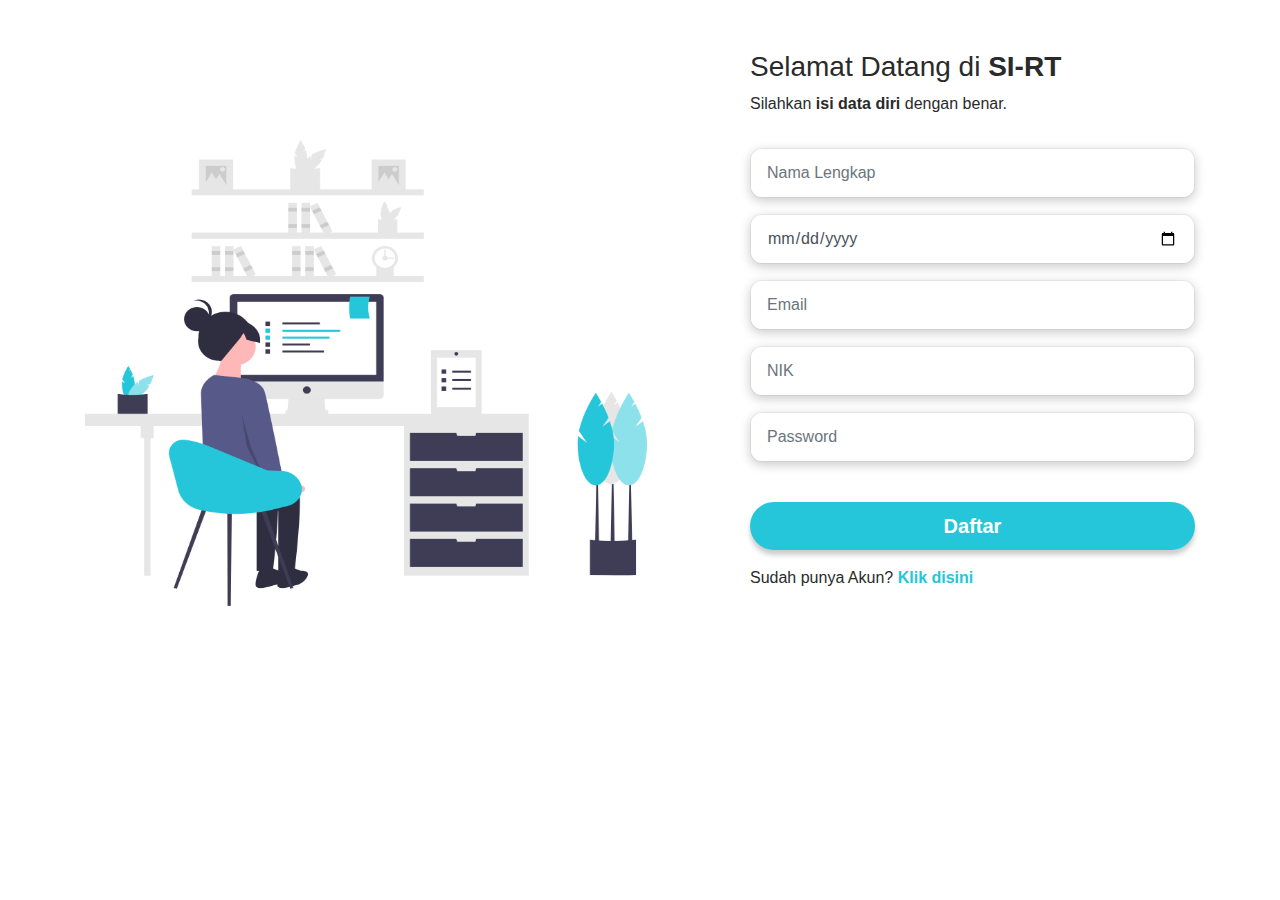
==== regist-page.html @ c75ed2ce "login regist dan home page" ====
<!DOCTYPE html>
<html lang="en">

<head>
   <meta charset="UTF-8">
   <meta name="viewport" content="width=device-width, initial-scale=1.0">
   <title>Registration Page</title>
   <!-- Bootstrap CSS -->
   <link rel="stylesheet" href="frontend/libraries/bootstrap/css/bootstrap.min.css">

   <!-- Custom CSS -->
   <link rel="stylesheet" href="frontend/css/main.css">
</head>

<body>
   <div class="container regist">
      <div class="row">
         <div class="col-md-6 align-self-end">
            <div class="image-regist d-none d-md-block">
               <img src="frontend/images/undraw_remotely_2j6y@2x.png" alt="">
            </div>
         </div>
         <div class="col-md-5 offset-md-1">
            <div class="left-side">
               <div class="left-side-header">
                  <h3>Selamat Datang di <span>SI-RT</span></h3>
                  <p>Silahkan <span>isi data diri</span> dengan benar.</p>
               </div>

               <div class="form-left-side mt-3 pt-3">
                  <form action="#" method="POST">
                     <div class="form-group">
                        <input class="form-control form-control-lg" type="text" placeholder="Nama Lengkap">
                     </div>
                     <div class="form-group">
                        <input class="form-control form-control-lg" type="date" placeholder="Tanggal Lahir">
                     </div>
                     <div class="form-group">
                        <input class="form-control form-control-lg" type="text" placeholder="Email">
                     </div>
                     <div class="form-group">
                        <input class="form-control form-control-lg" type="text" placeholder="NIK">
                     </div>
                     <div class="form-group">
                        <input class="form-control form-control-lg" type="password" placeholder="Password">
                     </div>

                     <div class="button-left-side mt-4 pt-3">
                        <button type="submit" class="btn btn-lg btn-block btn-daftar">Daftar</button>
                     </div>
                  </form>

                  <div class="text-bottom mt-3">
                     <p>Sudah punya Akun? <span> <a href="login-page.html">Klik disini</a></span></p>
                  </div>
               </div>

            </div>
         </div>
      </div>
   </div>

   <!-- Script -->
   <script src="frontend/libraries/jquery/jquery.min.js"></script>
   <script src="frontend/libraries/bootstrap/js/bootstrap.min.js"></script>
</body>

</html>
---- frontend/css/main.css ----
body {
  font-family: 'Nunito', sans-serif;
  color: #2A2A2A;
}

.login,
.regist {
  margin-top: 50px;
}

.image-login img,
.image-regist img {
  width: 562px;
  height: 466px;
}

.image-login {
  margin-top: 50px;
}

.left-side .left-side-header span {
  font-weight: bold;
}

.left-side form input[type="text"],
.left-side form input[type="date"],
.left-side form input[type="password"] {
  border: solid 1px rgba(112, 112, 112, 0.09);
  -webkit-box-shadow: rgba(0, 0, 0, 0.2) 0px 3px 11px;
          box-shadow: rgba(0, 0, 0, 0.2) 0px 3px 11px;
  border-radius: 12px;
  font-size: 16px;
  height: 50px;
}

.left-side .btn-daftar,
.left-side .btn-login {
  background-color: #26C6DA;
  color: #FFFFFF;
  border-radius: 50px;
  font-weight: bold;
  font-size: 20px;
  -webkit-box-shadow: rgba(0, 0, 0, 0.2) 0px 5px 5px;
          box-shadow: rgba(0, 0, 0, 0.2) 0px 5px 5px;
}

.left-side .btn-daftar:hover,
.left-side .btn-login:hover {
  background-color: #1D8C9A;
}

.left-side .text-bottom span a {
  font-weight: bold;
  color: #26C6DA;
}

.section-header .navbar-brand {
  font-weight: bold;
  font-size: x-large;
}

.section-header .nav-link {
  margin-left: 15px;
  font-weight: bold;
  font-size: medium;
  color: #000;
}

.section-button a {
  font-weight: bold;
  font-size: medium;
}

.section-button .btn-daftar {
  font-weight: bold;
  font-size: medium;
  background-color: #26C6DA;
  color: #fff;
  border-radius: 78px;
  -webkit-box-shadow: rgba(0, 0, 0, 0.2) 0px 5px 5px;
          box-shadow: rgba(0, 0, 0, 0.2) 0px 5px 5px;
}

.section-button .btn-daftar:hover {
  background-color: #2DA1AF;
  color: #fff;
}

.section-background-header .section-title {
  margin-top: 70px;
}

.section-background-header h1 {
  font-weight: bold;
}

.section-background-header p {
  font-size: 18px;
}

.section-background-header .btn-get-started {
  background-color: #26C6DA;
  color: #fff;
  border-radius: 78px;
  font-weight: bold;
  -webkit-box-shadow: rgba(0, 0, 0, 0.2) 0px 5px 5px;
          box-shadow: rgba(0, 0, 0, 0.2) 0px 5px 5px;
}

.section-background-header .btn-get-started:hover {
  background-color: #2DA1AF;
  color: #fff;
}

.header-item {
  margin-top: 70px;
}

.header-item img {
  width: 85px;
  height: 85px;
}

.header-item .item {
  width: 220px;
  padding: 30px 25px 20px 25px;
  border-radius: 16px;
  -webkit-box-shadow: rgba(0, 0, 0, 0.2) 0px 4px 15px;
          box-shadow: rgba(0, 0, 0, 0.2) 0px 4px 15px;
}

.header-item h5 {
  font-size: 18px;
}

.data-statistik {
  padding-top: 180px;
  margin-top: -70px;
  margin-bottom: 100px;
}

.data-statistik .kotak {
  -webkit-box-shadow: rgba(0, 0, 0, 0.2) 0px 4px 15px;
          box-shadow: rgba(0, 0, 0, 0.2) 0px 4px 15px;
  padding-bottom: 30px;
}

.data-statistik .kotak .border-right {
  border-right: 1px solid #707070;
  position: relative;
  height: 100px;
  top: 15px;
}

.data-statistik .kotak .none {
  position: relative;
  height: 100px;
  top: 15px;
}

.data-statistik h4,
.data-statistik h2 {
  font-weight: bold;
}

.data-statistik h2 {
  font-size: 40px;
}

.surat {
  margin-bottom: 80px;
}

.surat h4 {
  font-weight: bold;
}

.surat .image-surat img {
  width: 487px;
  height: 389px;
}

.surat .step-icon {
  display: -webkit-box;
  display: -ms-flexbox;
  display: flex;
  -webkit-box-orient: horizontal;
  -webkit-box-direction: normal;
      -ms-flex-direction: row;
          flex-direction: row;
  -ms-flex-wrap: wrap;
      flex-wrap: wrap;
}

.surat .icon-item {
  margin-right: 20px;
  margin-bottom: 30px;
  width: 160px;
  text-align: center;
}

.surat .icon-item img {
  width: 120px;
  height: 120px;
}

.section-footer {
  background-color: #E3F8FA;
}

.section-footer h5 {
  font-weight: bold;
  font-size: 25px;
}

.section-footer ul li a {
  color: #2A2A2A;
}

.section-footer ul li {
  margin-bottom: 5px;
}

.section-footer-2 {
  background-color: #8CE1EB;
  color: #fff;
  font-weight: bold;
}
/*# sourceMappingURL=main.css.map */
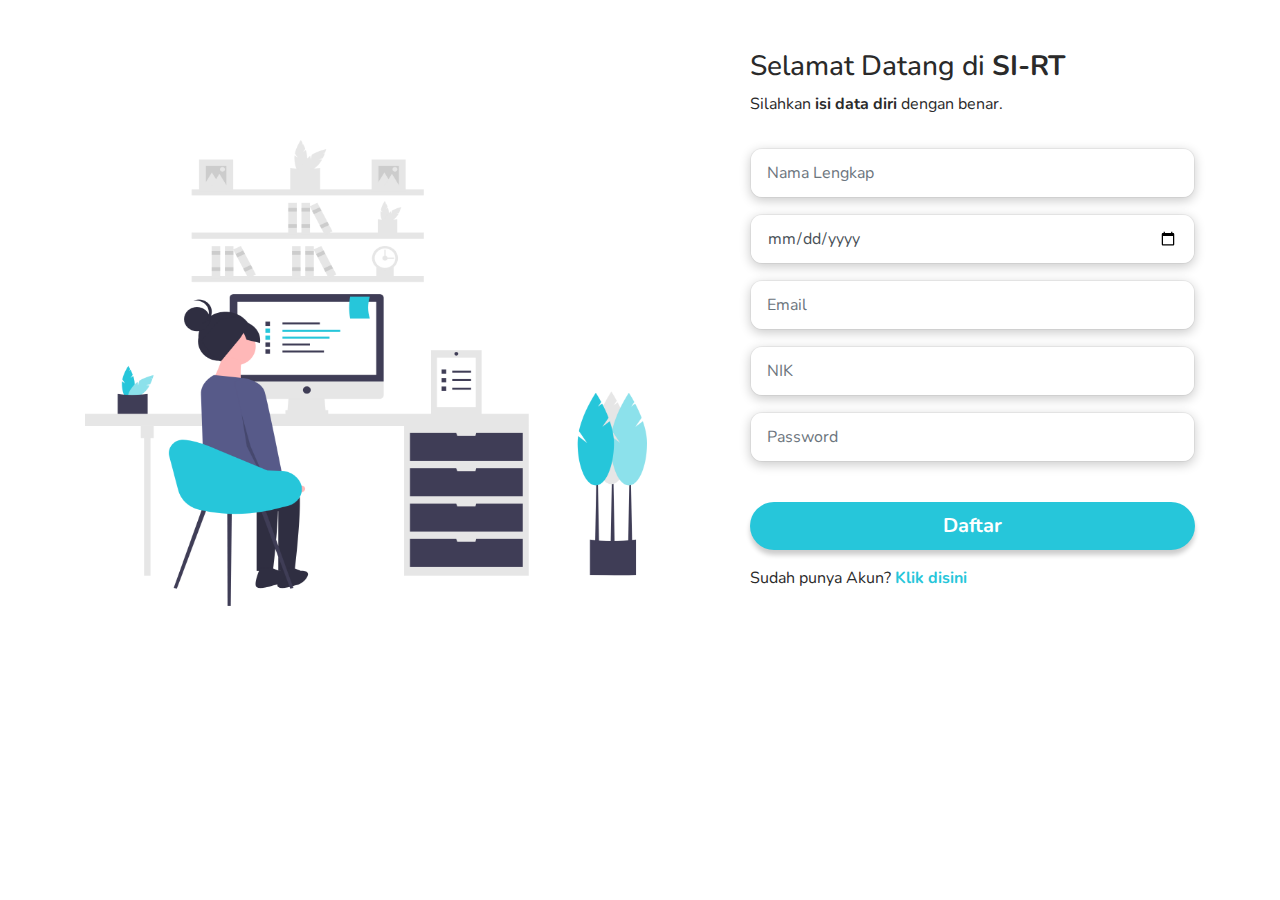
==== commit ec8c77ef: "Menambahkan Font Online" ====
--- a/regist-page.html
+++ b/regist-page.html
@@ -5,6 +5,12 @@
    <meta charset="UTF-8">
    <meta name="viewport" content="width=device-width, initial-scale=1.0">
    <title>Registration Page</title>
+
+   <!-- Nunito Fonts -->
+   <link
+      href="https://fonts.googleapis.com/css2?family=Nunito:ital,wght@0,200;0,400;0,600;0,700;0,800;0,900;1,300;1,400;1,600;1,700;1,800;1,900&display=swap"
+      rel="stylesheet">
+
    <!-- Bootstrap CSS -->
    <link rel="stylesheet" href="frontend/libraries/bootstrap/css/bootstrap.min.css">
 
